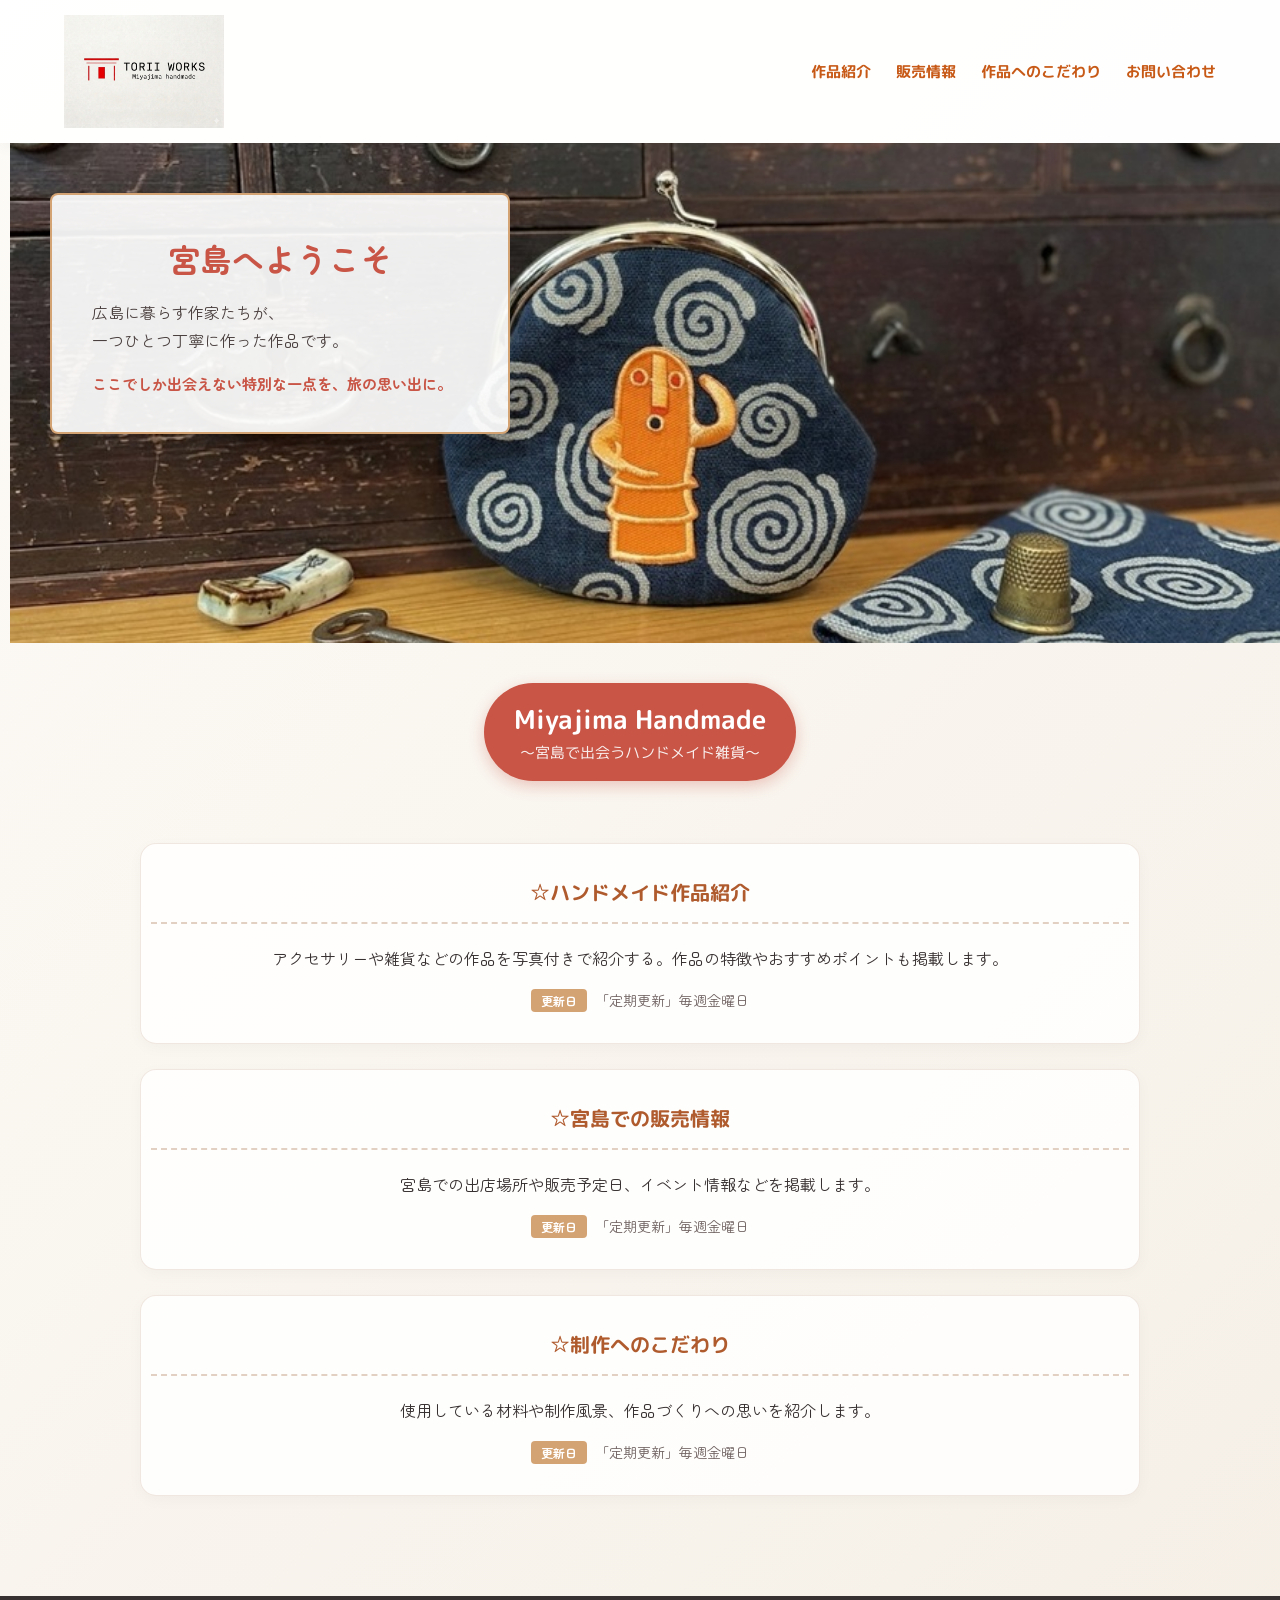
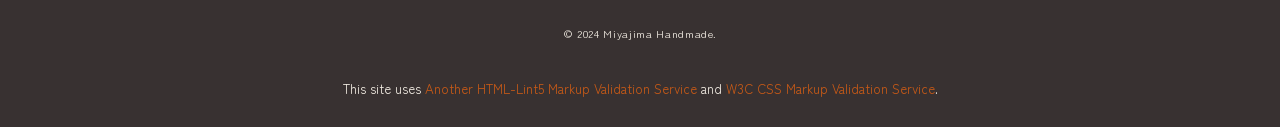
==== index.html @ 275da2ce "Add files via upload" ====
<!DOCTYPE html>
<html lang="ja">
<head>
    <meta charset="UTF-8">
    <meta name="viewport" content="width=device-width, initial-scale=1.0">
    <meta name="description" content="Miyajima Handmadeの公式トップページです。広島・宮島に暮らす作家たちが手掛ける、温かみのあるオリジナルハンドメイド雑貨をご紹介します。">
    <title>Miyajima Handmade ～宮島で出会うハンドメイド雑貨～：トップページ</title>
    <link rel="stylesheet" href="css/mystyle.css">
    
    <link rel="preconnect" href="https://fonts.googleapis.com">
    <link rel="preconnect" href="https://fonts.gstatic.com" crossorigin="anonymous">
    <link href="https://fonts.googleapis.com/css2?family=M+PLUS+Rounded+1c:wght@500;700&amp;family=Zen+Maru+Gothic:wght@400;500;700&amp;display=swap" rel="stylesheet">
    <style>
        .visually-hidden {
            position: absolute;
            width: 1px;
            height: 1px;
            padding: 0;
            margin: -1px;
            overflow: hidden;
            clip: rect(0, 0, 0, 0);
            border: 0;
        }
    </style>
</head> 


<body class="subpage"> <header class="site-header">
        <a href="index.html" class="logo-wrapper">
            <img class="Logo" id="pagetop" src="image/Logo.png" alt="トリイワークス" width="180" height="50">
        </a>

        <nav class="global-nav">
            <ul>
                <li><a href="point.html">作品紹介</a></li>
                <li><a href="bukken01.html">販売情報</a></li>
                <li><a href="company.html">作品へのこだわり</a></li>
                <li><a href="contact.html">お問い合わせ</a></li>
            </ul>
        </nav>
    </header>

    <main>
        <article class="hero-section page">
            <h1 class="visually-hidden">宮島へようこそ - Miyajima Handmade</h1>

            <div class="hero-image-container">
                <img src="image/topimage2.jpeg" alt="ハンドメイド雑貨" width="960" height="540">
            </div>
            
            <div class="catch">
                <p class="subhead" style="font-size: 2rem; font-weight: bold; margin: 0 0 10px 0;">宮島へようこそ</p>
                <p class="catch-text">広島に暮らす作家たちが、<br>一つひとつ丁寧に作った作品です。</p>
                <p class="catch-highlight"><strong>ここでしか出会えない特別な一点を、旅の思い出に。</strong></p>
            </div>
        </article>

        <div class="container">
            <div class="main-title-box">
                <h2>Miyajima Handmade<br><span>～宮島で出会うハンドメイド雑貨～</span></h2>
            </div>

            <div class="info-grid">
                <section class="info-card page">
                    <h3>☆ハンドメイド作品紹介</h3>
                    <p>アクセサリーや雑貨などの作品を写真付きで紹介する。作品の特徴やおすすめポイントも掲載します。</p>
                    <div class="update-tag"><span>更新日</span>「定期更新」毎週金曜日</div>
                </section>

                <section class="info-card page">
                    <h3>☆宮島での販売情報</h3>
                    <p>宮島での出店場所や販売予定日、イベント情報などを掲載します。</p>
                    <div class="update-tag"><span>更新日</span>「定期更新」毎週金曜日</div>
                </section>

                <section class="info-card page">
                    <h3>☆制作へのこだわり</h3>
                    <p>使用している材料や制作風景、作品づくりへの思いを紹介します。</p>
                    <div class="update-tag"><span>更新日</span>「定期更新」毎週金曜日</div>
                </section>
            </div>
        </div>
    </main>

    <footer>
        <p class="copyright"><small>&copy; 2024 Miyajima Handmade.</small></p>
        <br><small>This site uses <a href="http://www.htmllint.net/html-lint/htmllint.html#" target="_blank">
        Another HTML-Lint5 Markup Validation Service</a>
        and <a href="http://jigsaw.w3.org/css-validator/#validate_by_upload" target="_blank"> W3C CSS
        Markup Validation Service</a>.</small>
    </footer>

</body>
</html>
---- css/mystyle.css ----
@charset "UTF-8";

/* ==========================================================================
   全体レイアウト・基本設定
   ========================================================================== */
body {
    background-image: linear-gradient(rgba(253, 251, 247, 0.88), rgba(253, 251, 247, 0.88)), url("../image/background.jpeg");
    background-size: cover;
    background-position: center;
    background-repeat: no-repeat;
    background-attachment: fixed;
    color: #383131; 
    font-family: "Zen Maru Gothic", "メイリオ", sans-serif;
    margin: 0;
    padding: 0;
    line-height: 1.8;
}

body.subpage {
    background: linear-gradient(135deg, #fdfbf7 0%, #f5efe6 100%);
}

.container {
    max-width: 1000px;
    margin: 0 auto;
    padding: 40px 20px;
}

.sub-container {
    max-width: 850px;
}

.page {
    padding-left: 10px !important;
    padding-right: 10px !important;
}

/* ==========================================================================
   ヘッダー・ナビゲーション
   ========================================================================== */
.site-header {
    display: flex;
    justify-content: space-between;
    align-items: center;
    padding: 15px 5%;
    background-color: rgba(255, 255, 255, 0.95);
    box-shadow: 0 2px 15px rgba(0, 0, 0, 0.05);
    z-index: 100;
}

.logo-wrapper {
    display: inline-block;
}

.Logo {
    width: 160px;
    height: auto;
    display: block;
    transition: opacity 0.3s ease;
}

.global-nav ul {
    list-style: none;
    margin: 0;
    padding: 0;
    display: flex;
    gap: 25px;
}

.global-nav li {
    font-weight: 700;
    font-family: "M PLUS Rounded 1c", sans-serif;
}

.global-nav a {
    color: #504443;
    text-decoration: none;
    font-size: 15px;
    position: relative;
    padding: 6px 0;
}

.global-nav a::after {
    content: '';
    position: absolute;
    bottom: 0;
    left: 0;
    width: 0;
    height: 2px;
    background-color: #c85546; 
    transition: width 0.3s ease;
}

.global-nav a.active::after {
    width: 100%;
}

.global-nav a:hover {
    color: #c85546;
}
.global-nav a:hover::after {
    width: 100%;
}

/* ==========================================================================
   パンくずリスト・先頭へ戻るボタン
   ========================================================================== */
.breadcrumb-wrapper {
    background-color: rgba(245, 239, 230, 0.4); 
    padding: 8px 0;
    border-bottom: 1px solid #e2d1c3;
}

.breadcrumb-wrapper .container {
    padding-top: 0;
    padding-bottom: 0;
}

.breadcrumb {
    margin: 0;
    font-size: 13px;
    color: #706361;
    text-align: left;
}

.sentou {
    clear: both;
    text-align: right !important;
    margin-top: 30px;
    font-size: 14px;
}

/* ==========================================================================
   見出し・一般テキスト
   ========================================================================== */
h1, h2, h3 {
    font-family: "M PLUS Rounded 1c", sans-serif;
    margin-top: 0;
}

.main-title-box {
    text-align: center;
    margin-bottom: 40px;
}

h2 {
    font-size: 26px;
    text-align: center;
    color: #ffffff;
    background-color: #c85546; 
    padding: 18px 30px;
    border-radius: 50px; 
    display: inline-block;
    box-shadow: 0 5px 15px rgba(200, 85, 70, 0.3);
    line-height: 1.4;
}

h2 span {
    font-size: 15px;
    font-weight: normal;
    display: block;
    margin-top: 5px;
    opacity: 0.9;
}

.page-title {
    display: block;
    margin: 20px auto 40px;
    max-width: 380px; 
}

h3 {
    font-size: 20px;
    text-align: center;
    color: #b05b2e; 
    padding-bottom: 12px;
    border-bottom: 2px dashed #e2d1c3;
    margin-bottom: 20px;
}

p {
    font-size: 16px;
    text-align: center;
    margin: 0 0 15px 0;
}

strong {
    color: #c85546;
    font-weight: 700;
}

/* ==========================================================================
   コンポーネント（カード、テーブル、フォームなど）
   ========================================================================== */
.hero-section {
    position: relative;
    width: 100%;
    height: 500px;
    overflow: hidden;
}

.hero-image-container {
    width: 100%;
    height: 100%;
}

.hero-section img {
    width: 100%;
    height: 100%;
    object-fit: cover; 
}

.catch {
    position: absolute;
    top: 50px;       
    left: 50px;      
    background-color: rgba(255, 255, 255, 0.92);
    border: 2px solid #d4a373; 
    padding: 35px 40px;
    border-radius: 8px;
    box-shadow: 0 10px 30px rgba(0,0,0,0.15);
    text-align: left; 
    width: 80%;
    max-width: 460px;
    box-sizing: border-box;
}

.catch .subhead {
    color: #c85546;
    font-size: 30px;
    margin-bottom: 15px;
    font-weight: 700;
}

.catch-text, .catch-highlight {
    font-size: 16px;
    color: #4a403f;
    text-align: left; 
}

.catch-highlight {
    font-size: 15px;
    margin-top: 15px;
    margin-bottom: 0;
}

.info-grid {
    display: flex;
    flex-direction: column;
    gap: 25px;
    margin-top: 20px;
}

.info-card {
    background: rgba(255, 255, 255, 0.85);
    border: 1px solid rgba(226, 209, 195, 0.5);
    padding: 30px;
    border-radius: 16px;
    box-shadow: 0 4px 15px rgba(0, 0, 0, 0.03);
}

.update-tag {
    text-align: center;
    font-size: 14px;
    color: #706361;
    margin-top: 15px;
}

.update-tag span {
    background-color: #d4a373;
    color: #ffffff;
    padding: 3px 10px;
    border-radius: 4px;
    margin-right: 8px;
    font-size: 12px;
    font-weight: 700;
}

.shadowbox {
    box-shadow: 0 10px 25px rgba(0, 0, 0, 0.05);
    padding: 25px 30px;
    margin: 30px 0;
    background-color: #ffffff;
    border-radius: 12px;
    border-left: 5px solid #c85546;
}

.shadowbox p { margin-bottom: 8px; }
.shadowbox p:last-child { margin-bottom: 0; }

.list-wrapper {
    display: flex;
    justify-content: center;
    margin: 35px 0;
}

.handlist {
    list-style-image: url("../image/icon.png");
    padding-left: 20px;
    margin: 0;
}

.handlist li {
    font-size: 18px;
    font-weight: 500;
    margin-bottom: 12px;
    color: #4a403f;
}

.flex-img {
    display: flex;
    gap: 20px;
    justify-content: center;
    margin: 40px 0;
}

.img-card {
    min-width: 200px;
    overflow: hidden;
    border-radius: 12px;
    box-shadow: 0 5px 15px rgba(0,0,0,0.08);
    background-color: #ffffff;
    padding: 8px; 
}

.img-card img {
    width: 100%;
    height: auto;
    display: block;
    border-radius: 8px;
}

.point-img {
    float: right;
    margin-left: 15px;
    margin-bottom: 15px;
}

.intro-footer-text {
    color: #706361;
    margin-top: 40px;
}

.styled-table {
    width: 100%;
    border-collapse: collapse; 
    margin: 20px 0;
    font-size: 15px;
    background-color: #ffffff;
    box-shadow: 0 5px 15px rgba(0, 0, 0, 0.03);
    border-radius: 8px;
    overflow: hidden;
}

.styled-table caption {
    caption-side: top;
    font-family: "M PLUS Rounded 1c", sans-serif;
    font-weight: 700;
    color: #c85546;
    margin-bottom: 10px;
    font-size: 16px;
}

.styled-table th {
    background-color: #d4a373;
    color: #ffffff;
    text-align: left;
    font-weight: bold;
    padding: 15px;
}

.styled-table td {
    padding: 15px;
    border-bottom: 1px solid #f0e6dc;
    color: #4a403f;
}

.contact-form {
    background: #ffffff;
    padding: 40px;
    border-radius: 12px;
    box-shadow: 0 10px 25px rgba(0,0,0,0.04);
    margin-top: 30px;
}

.form-group {
    margin-bottom: 25px;
    display: flex;
    flex-direction: column;
    gap: 8px;
}

.form-group label {
    font-weight: 700;
    color: #4a403f;
    font-size: 15px;
    text-align: left;
}

.required {
    background: #c85546;
    color: #fff;
    font-size: 11px;
    padding: 2px 6px;
    border-radius: 4px;
    margin-left: 5px;
}

.form-group input[type="text"],
.form-group input[type="email"],
.form-group textarea {
    width: 100%;
    padding: 12px 15px;
    border: 1px solid #dcd1c4;
    border-radius: 6px;
    background-color: #faf8f5;
    box-sizing: border-box;
}

.form-btn-wrapper {
    text-align: center;
    margin-top: 30px;
}

.submit-btn {
    background-color: #c85546;
    color: #ffffff;
    border: none;
    padding: 15px 50px;
    font-size: 16px;
    font-weight: 700;
    border-radius: 30px;
    cursor: pointer;
}

footer {
    background-color: #383131; 
    color: #f5efe6;
    padding: 25px 0;
    margin-top: 60px;
    text-align: center;
}

.copyright {
    margin: 0;
    font-size: 13px;
    letter-spacing: 0.05em;
}

/* ==========================================================================
   HTML内の直書きスタイルを吸収したクラス群
   ========================================================================== */
.content-section {
    overflow: hidden;
    margin-bottom: 30px;
}
.content-section.clear { clear: both; }
.artist-block {
    display: flow-root;
    margin-bottom: 40px;
    padding-top: 20px;
}
h3.text-left {
    text-align: left;
    border-bottom: none;
    padding-bottom: 0;
    margin-bottom: 10px;
}
p.text-left { text-align: left; }
.artist-content { margin-top: 15px; }
.bold-text { font-weight: bold; }

/* ==========================================================================
   仕様2：ページ内目次のデザイン
   ========================================================================== */
.page-toc {
    background-color: #ffffff;
    border: 1px solid #e2d1c3;
    border-radius: 8px;
    padding: 20px;
    margin: 30px auto;
    max-width: 400px;
    text-align: left;
    box-shadow: 0 4px 10px rgba(0,0,0,0.02);
}

.toc-title {
    font-family: "M PLUS Rounded 1c", sans-serif;
    font-weight: 700;
    color: #b05b2e;
    margin-bottom: 10px;
    text-align: center;
    font-size: 16px;
}

.page-toc ul {
    list-style-type: square;
    margin: 0;
    padding-left: 20px;
}

.page-toc li { margin-bottom: 8px; }

/* ==========================================================================
   仕様4：共通リンク疑似クラスの設定（下線・カラーの制御）
   ========================================================================== */
a:link {
    color: #c85a17;
    text-decoration: none; /* 初期状態は下線なし */
}
a:visited {
    color: #9c4610;        /* 訪問済み */
}
a:hover {
    color: #ff7f27;
    text-decoration: underline; /* ホバーで下線出現 */
}
a:active {
    color: #e03d00;        /* クリックした瞬間 */
}

/* ==========================================================================
   レスポンシブ対応（スマホ表示）
   ========================================================================== */
@media (max-width: 600px) {
    .point-img {
        float: none;
        margin-left: 0;
        margin-bottom: 15px;
        text-align: center;
    }
    .img-card.point-img {
        max-width: 100%;
        display: block;
    }
    .site-header {
        flex-direction: column;
        gap: 15px;
        padding: 15px;
    }
    .global-nav ul { gap: 15px; }
    .hero-section { height: 350px; }
    .catch {
        position: absolute;
        top: 50%;
        left: 50%;
        transform: translate(-50%, -50%);
        padding: 25px 20px;
        width: 90%;
        text-align: center; 
    }
    .catch-text, .catch-highlight, .catch .subhead { text-align: center; }
    .flex-img { flex-direction: column; align-items: center; }
    .img-card { width: 100%; max-width: 350px; }
    .styled-table th, .styled-table td { padding: 10px; font-size: 14px; }
} /* ← ここで確実にスマホ用メディアクエリを閉じる */

/* ==========================================================================
   仕様8：印刷用スタイル（一本化）
   ========================================================================== */
@media print {
    .site-header, 
    .global-nav, 
    .breadcrumb-wrapper, 
    .sentou, 
    .page-toc, 
    footer {
        display: none !important;
    }
    body {
        background: #fff !important;
        color: #000 !important;
        font-family: serif; 
        font-size: 12pt;
    }
    .container {
        width: 100% !important;
        max-width: 100% !important;
        padding: 0 !important;
        margin: 0 !important;
    }
    img {
        max-width: 100% !important;
        height: auto !important;
    }
} /* ← ここで印刷用メディアクエリを閉じて終了（末尾に余計な } をつけない） */
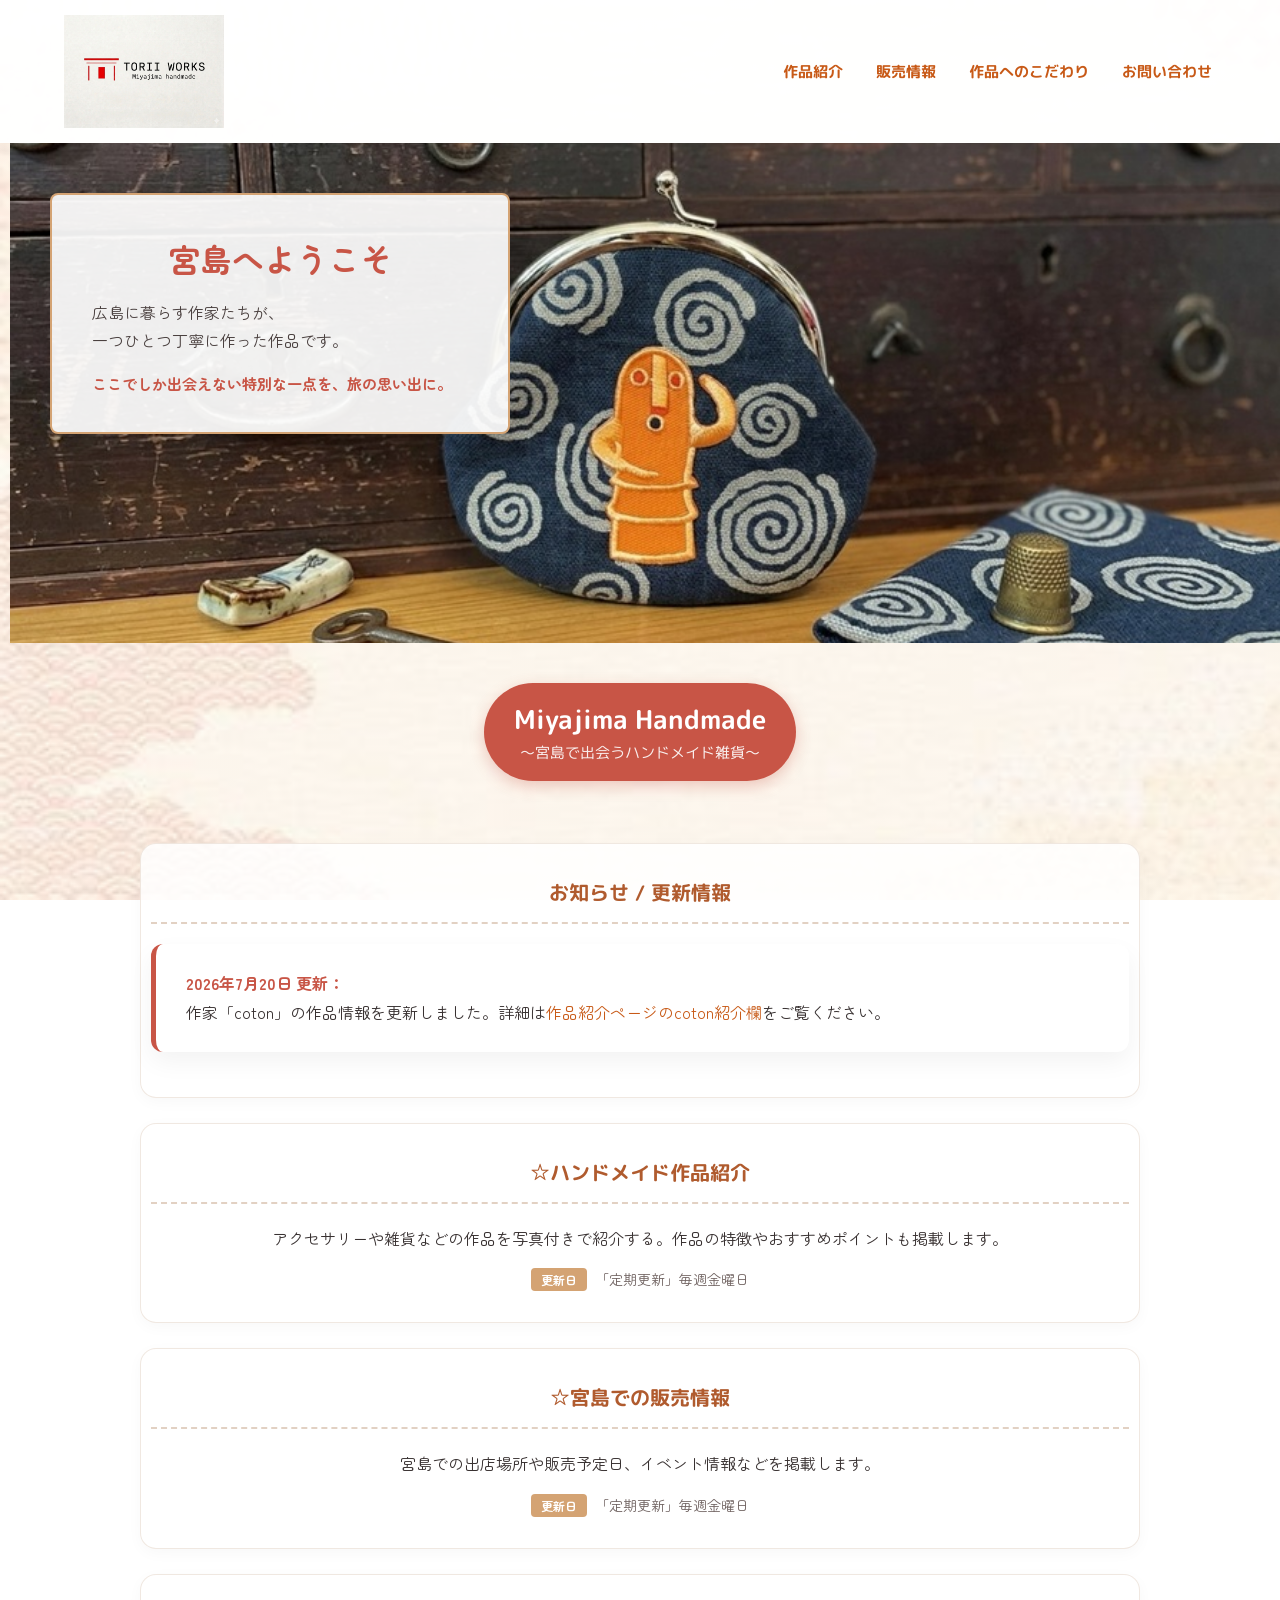
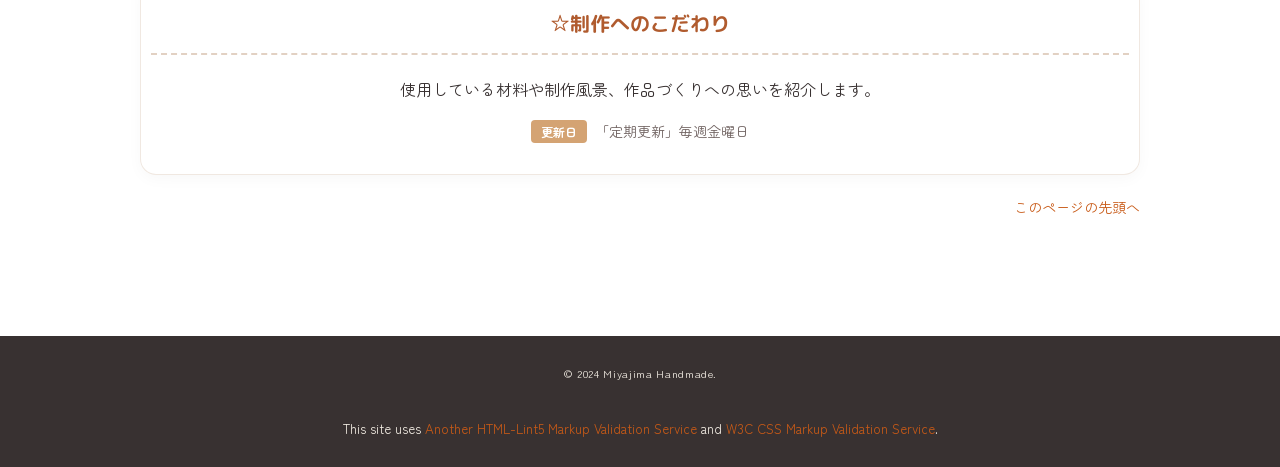
==== commit cd3bef50: "Add files via upload" ====
--- a/index.html
+++ b/index.html
@@ -24,10 +24,12 @@
     </style>
 </head> 
 
-
-<body class="subpage"> <header class="site-header">
+<body class="subpage">
+     
+      <div id="pagetop"></div>
+    <header class="site-header">
         <a href="index.html" class="logo-wrapper">
-            <img class="Logo" id="pagetop" src="image/Logo.png" alt="トリイワークス" width="180" height="50">
+            <img class="Logo" src="image/Logo.png" alt="トリイワークス" width="180" height="50">
         </a>
 
         <nav class="global-nav">
@@ -61,6 +63,17 @@
             </div>
 
             <div class="info-grid">
+                <!-- 今回の課題(rep.12)で追加した「更新情報」セクション -->
+                <section class="info-card page">
+                    <h3>お知らせ / 更新情報</h3>
+                    <div class="shadowbox" style="margin: 15px 0; border-left: 5px solid #c85546;">
+                        <p style="text-align: left; margin: 0;">
+                            <strong>2026年7月20日 更新：</strong><br>
+                            作家「coton」の作品情報を更新しました。詳細は<a href="point.html#artist-coton">作品紹介ページのcoton紹介欄</a>をご覧ください。
+                        </p>
+                    </div>
+                </section>
+
                 <section class="info-card page">
                     <h3>☆ハンドメイド作品紹介</h3>
                     <p>アクセサリーや雑貨などの作品を写真付きで紹介する。作品の特徴やおすすめポイントも掲載します。</p>
@@ -79,6 +92,9 @@
                     <div class="update-tag"><span>更新日</span>「定期更新」毎週金曜日</div>
                 </section>
             </div>
+
+             <p class="sentou" style="text-align: right; clear: both; margin-top: 20px;"><a href="#pagetop">このページの先頭へ</a></p>
+
         </div>
     </main>
 
@@ -91,9 +107,4 @@
     </footer>
 
 </body>
-</html>
-
-
-
-
-
+</html>
--- a/css/mystyle.css
+++ b/css/mystyle.css
@@ -1,13 +1,14 @@
 @charset "UTF-8";
 
-/* ==========================================================================
-   全体レイアウト・基本設定
-   ========================================================================== */
+/* スムーズスクロールの設定（「このページの先頭へ」を滑らかにする） */
+html {
+    scroll-behavior: smooth;
+}
+
 body {
-    background-image: linear-gradient(rgba(253, 251, 247, 0.88), rgba(253, 251, 247, 0.88)), url("../image/background.jpeg");
-    background-size: cover;
-    background-position: center;
-    background-repeat: no-repeat;
+    background-image: linear-gradient(rgba(253, 251, 247, 0.6), rgba(253, 251, 247, 0.6)), url("../image/background.jpeg");
+    background-size: cover;        /* 元のサイズで表示 */
+    background-repeat: no-repeat;     /* 縦横にきれいに敷き詰める */
     background-attachment: fixed;
     color: #383131; 
     font-family: "Zen Maru Gothic", "メイリオ", sans-serif;
@@ -16,10 +17,6 @@
     line-height: 1.8;
 }
 
-body.subpage {
-    background: linear-gradient(135deg, #fdfbf7 0%, #f5efe6 100%);
-}
-
 .container {
     max-width: 1000px;
     margin: 0 auto;
@@ -35,9 +32,7 @@
     padding-right: 10px !important;
 }
 
-/* ==========================================================================
-   ヘッダー・ナビゲーション
-   ========================================================================== */
+/* --- ヘッダー・固定表示 --- */
 .site-header {
     display: flex;
     justify-content: space-between;
@@ -45,11 +40,16 @@
     padding: 15px 5%;
     background-color: rgba(255, 255, 255, 0.95);
     box-shadow: 0 2px 15px rgba(0, 0, 0, 0.05);
-    z-index: 100;
+    
+    position: sticky;
+    top: 0;
+    z-index: 999; /* 前面に固定 */
 }
 
 .logo-wrapper {
     display: inline-block;
+    position: relative;
+    z-index: 1000;
 }
 
 .Logo {
@@ -57,6 +57,11 @@
     height: auto;
     display: block;
     transition: opacity 0.3s ease;
+}
+
+.global-nav {
+    position: relative;
+    z-index: 1000;
 }
 
 .global-nav ul {
@@ -72,12 +77,15 @@
     font-family: "M PLUS Rounded 1c", sans-serif;
 }
 
+/* リンクを確実に押しやすく修正（重複削除） */
 .global-nav a {
     color: #504443;
     text-decoration: none;
     font-size: 15px;
     position: relative;
-    padding: 6px 0;
+    padding: 8px 4px;
+    display: block;
+    cursor: pointer;
 }
 
 .global-nav a::after {
@@ -98,13 +106,12 @@
 .global-nav a:hover {
     color: #c85546;
 }
+
 .global-nav a:hover::after {
     width: 100%;
 }
 
-/* ==========================================================================
-   パンくずリスト・先頭へ戻るボタン
-   ========================================================================== */
+/* --- パンくず・ページ先頭リンク --- */
 .breadcrumb-wrapper {
     background-color: rgba(245, 239, 230, 0.4); 
     padding: 8px 0;
@@ -130,9 +137,7 @@
     font-size: 14px;
 }
 
-/* ==========================================================================
-   見出し・一般テキスト
-   ========================================================================== */
+/* --- 見出し・本文 --- */
 h1, h2, h3 {
     font-family: "M PLUS Rounded 1c", sans-serif;
     margin-top: 0;
@@ -189,14 +194,13 @@
     font-weight: 700;
 }
 
-/* ==========================================================================
-   コンポーネント（カード、テーブル、フォームなど）
-   ========================================================================== */
+/* --- メインビジュアル --- */
 .hero-section {
     position: relative;
     width: 100%;
     height: 500px;
     overflow: hidden;
+    z-index: 1; /* ヘッダーの下に配置 */
 }
 
 .hero-image-container {
@@ -244,6 +248,7 @@
     margin-bottom: 0;
 }
 
+/* --- カード・レイアウト --- */
 .info-grid {
     display: flex;
     flex-direction: column;
@@ -375,6 +380,7 @@
     color: #4a403f;
 }
 
+/* --- フォーム --- */
 .contact-form {
     background: #ffffff;
     padding: 40px;
@@ -433,6 +439,7 @@
     cursor: pointer;
 }
 
+/* --- フッター --- */
 footer {
     background-color: #383131; 
     color: #f5efe6;
@@ -447,32 +454,32 @@
     letter-spacing: 0.05em;
 }
 
-/* ==========================================================================
-   HTML内の直書きスタイルを吸収したクラス群
-   ========================================================================== */
 .content-section {
     overflow: hidden;
     margin-bottom: 30px;
 }
+
 .content-section.clear { clear: both; }
+
 .artist-block {
     display: flow-root;
     margin-bottom: 40px;
     padding-top: 20px;
-}
+    scroll-margin-top: 140px; 
+}
+
+
 h3.text-left {
     text-align: left;
     border-bottom: none;
     padding-bottom: 0;
     margin-bottom: 10px;
 }
+
 p.text-left { text-align: left; }
 .artist-content { margin-top: 15px; }
 .bold-text { font-weight: bold; }
 
-/* ==========================================================================
-   仕様2：ページ内目次のデザイン
-   ========================================================================== */
 .page-toc {
     background-color: #ffffff;
     border: 1px solid #e2d1c3;
@@ -501,27 +508,23 @@
 
 .page-toc li { margin-bottom: 8px; }
 
-/* ==========================================================================
-   仕様4：共通リンク疑似クラスの設定（下線・カラーの制御）
-   ========================================================================== */
+/* --- リンク色 --- */
 a:link {
     color: #c85a17;
-    text-decoration: none; /* 初期状態は下線なし */
+    text-decoration: none; 
 }
 a:visited {
-    color: #9c4610;        /* 訪問済み */
+    color: #9c4610;        
 }
 a:hover {
     color: #ff7f27;
-    text-decoration: underline; /* ホバーで下線出現 */
+    text-decoration: underline; 
 }
 a:active {
-    color: #e03d00;        /* クリックした瞬間 */
-}
-
-/* ==========================================================================
-   レスポンシブ対応（スマホ表示）
-   ========================================================================== */
+    color: #e03d00;        
+}
+
+/* --- レスポンシブ --- */
 @media (max-width: 600px) {
     .point-img {
         float: none;
@@ -553,11 +556,9 @@
     .flex-img { flex-direction: column; align-items: center; }
     .img-card { width: 100%; max-width: 350px; }
     .styled-table th, .styled-table td { padding: 10px; font-size: 14px; }
-} /* ← ここで確実にスマホ用メディアクエリを閉じる */
-
-/* ==========================================================================
-   仕様8：印刷用スタイル（一本化）
-   ========================================================================== */
+} 
+
+/* --- 印刷用 --- */
 @media print {
     .site-header, 
     .global-nav, 
@@ -583,6 +584,4 @@
         max-width: 100% !important;
         height: auto !important;
     }
-} /* ← ここで印刷用メディアクエリを閉じて終了（末尾に余計な } をつけない） */
-
-
+}
